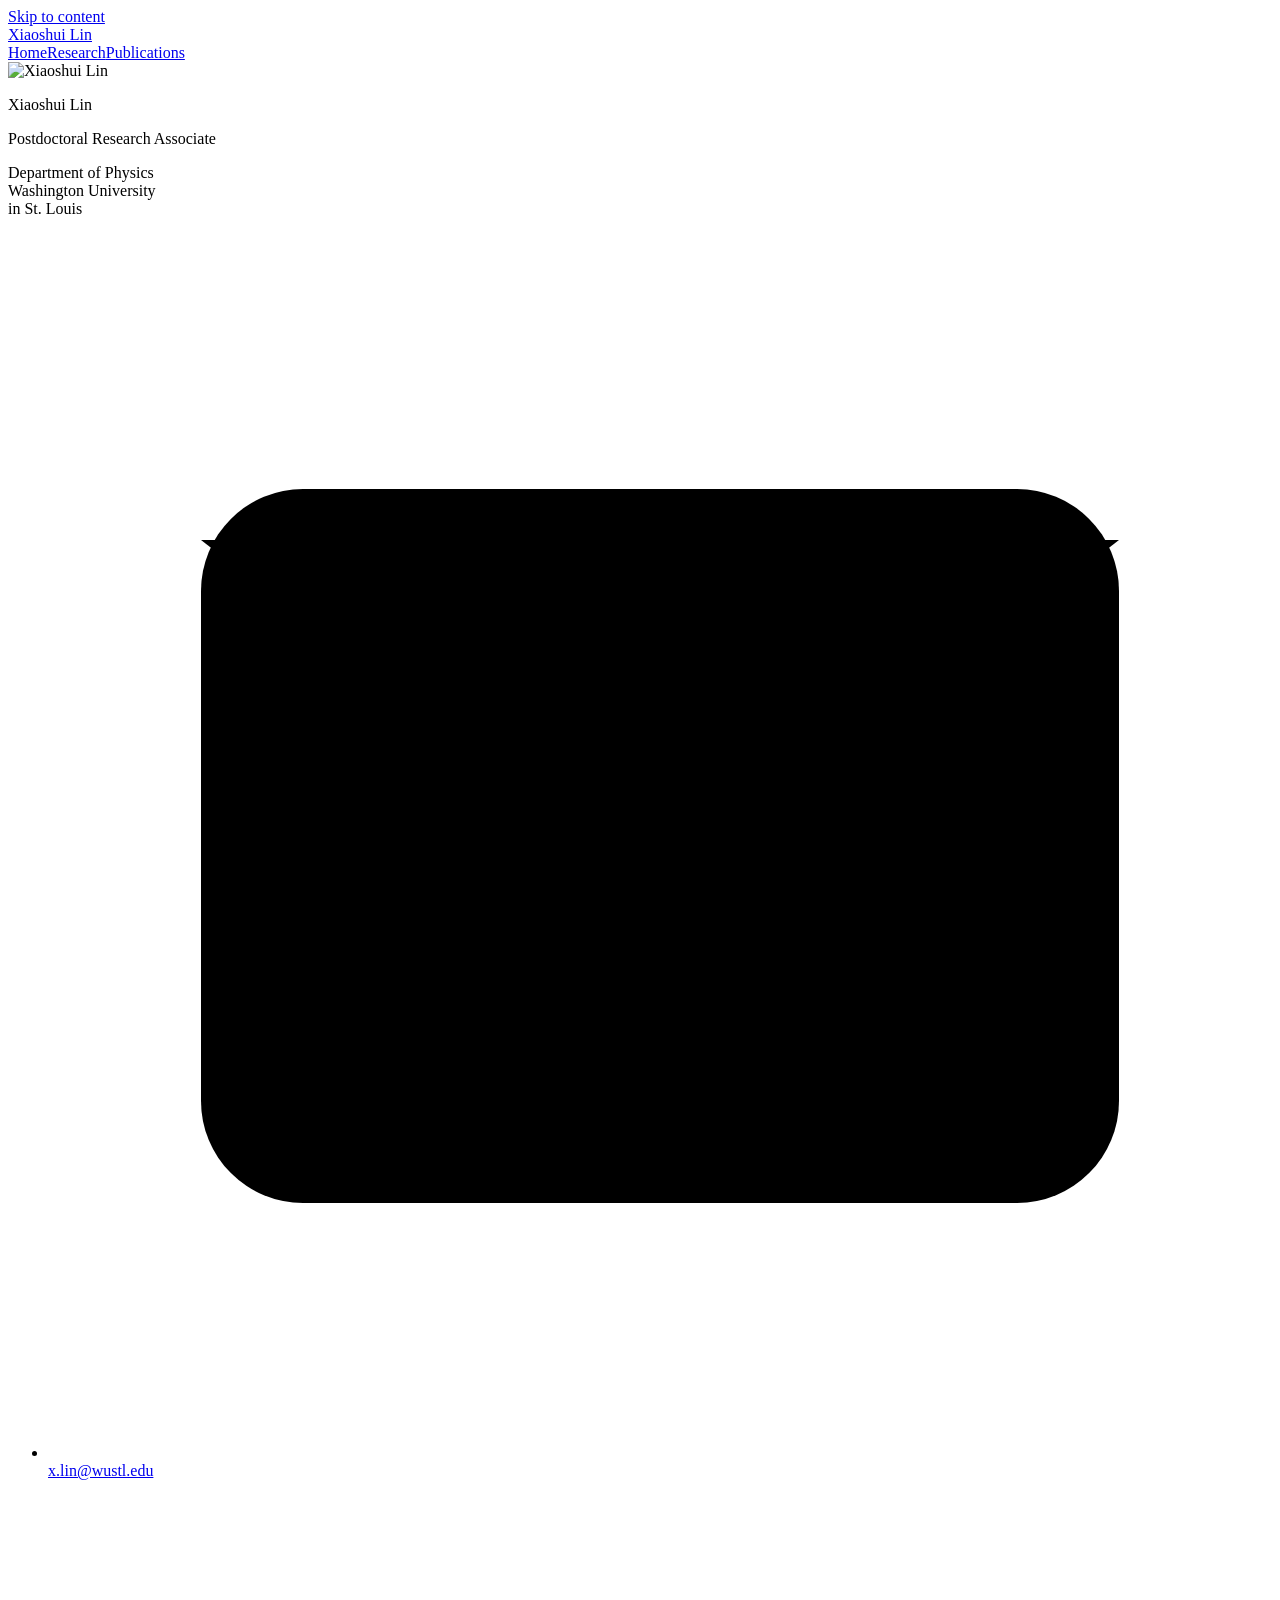
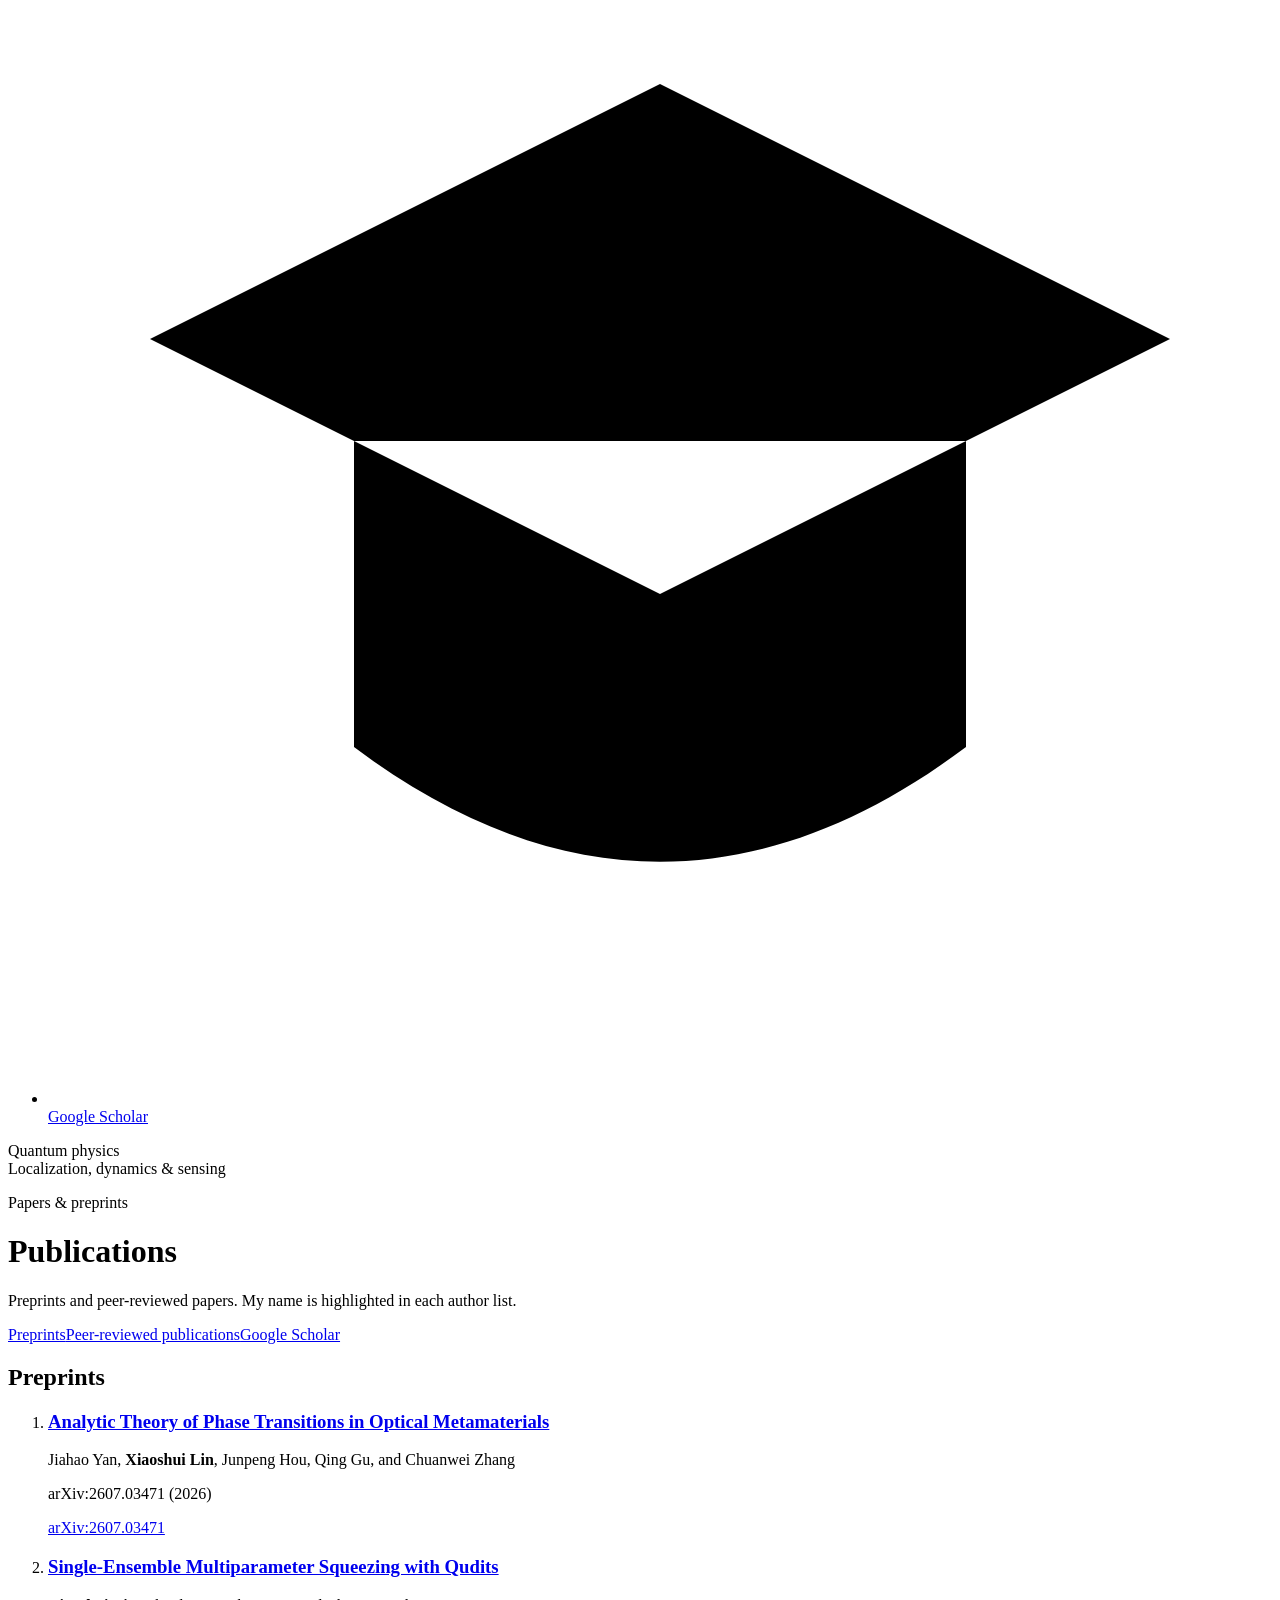
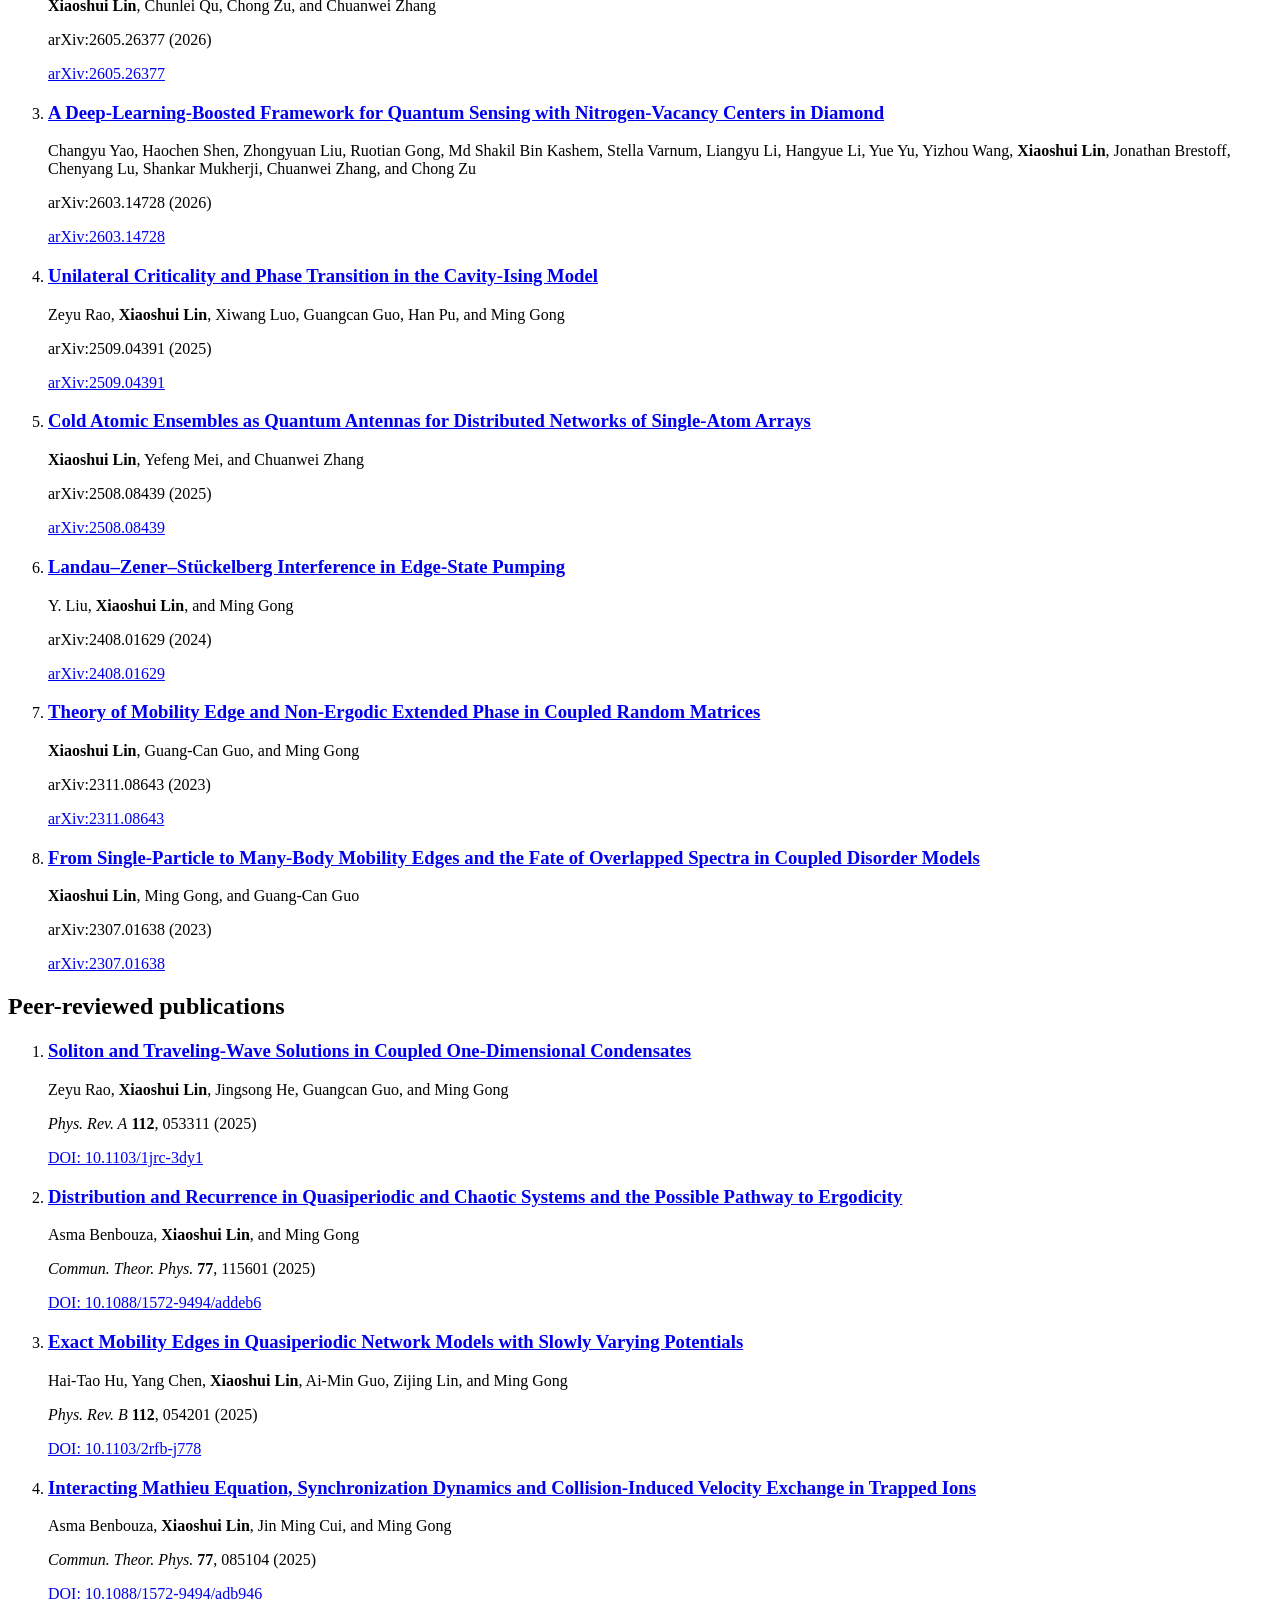
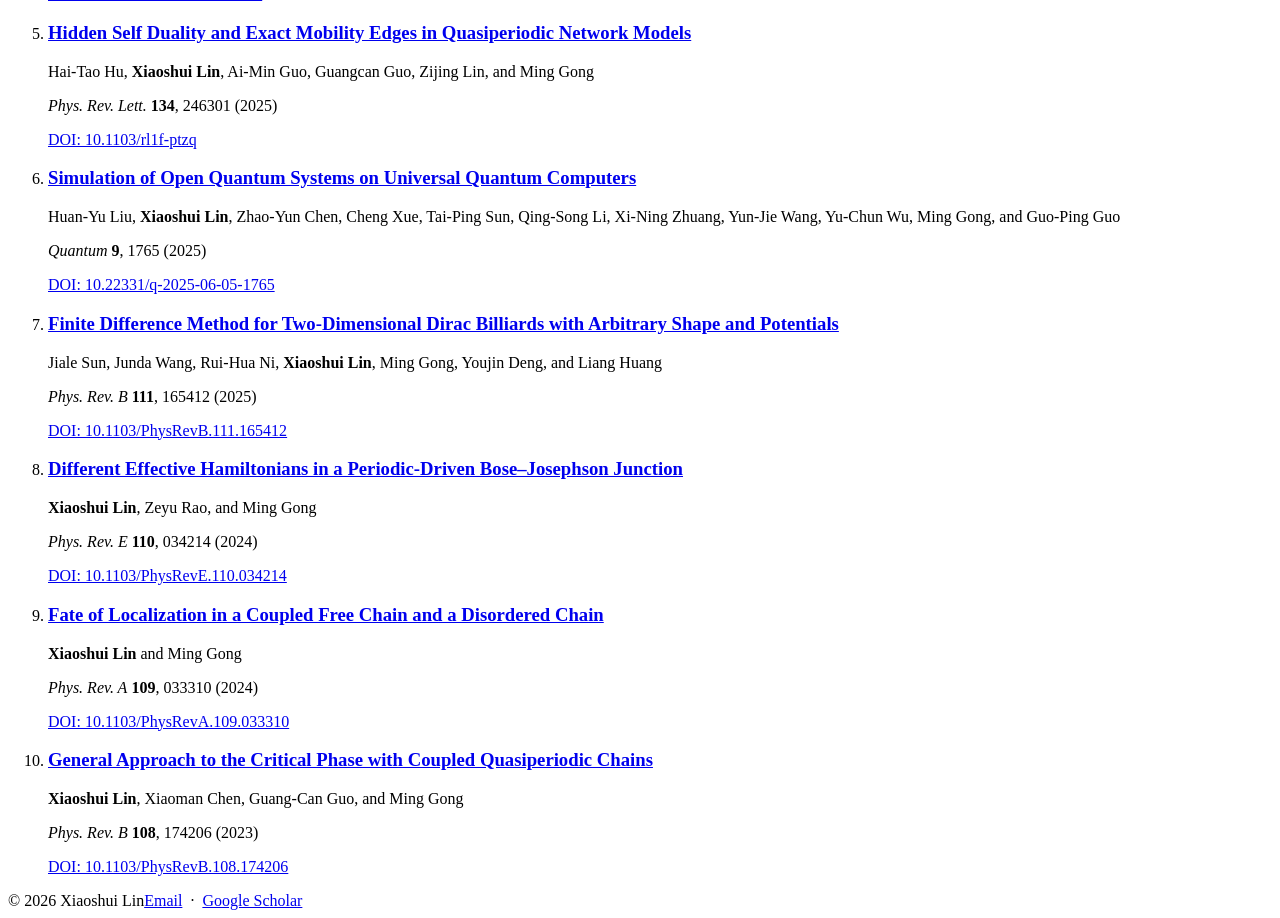
==== publications.html @ 6d3c6d20 "Publish English academic website" ====
<!DOCTYPE html>
<html lang="en">
<head>
  <meta charset="utf-8">
  <meta name="viewport" content="width=device-width, initial-scale=1">
  <title>Publications | Xiaoshui Lin</title>
  <meta name="description" content="Preprints and peer-reviewed publications by Xiaoshui Lin, with complete author lists, journal references, and DOI or arXiv links.">
  <meta name="author" content="Xiaoshui Lin">
  <meta name="theme-color" content="#205778">
  <meta property="og:title" content="Publications | Xiaoshui Lin">
  <meta property="og:description" content="Preprints and peer-reviewed publications by Xiaoshui Lin, with complete author lists, journal references, and DOI or arXiv links.">
  <meta property="og:type" content="website">
  <link rel="icon" type="image/svg+xml" href="data:image/svg+xml,%3Csvg xmlns='http://www.w3.org/2000/svg' viewBox='0 0 64 64'%3E%3Crect width='64' height='64' rx='10' fill='%23205778'/%3E%3Ctext x='32' y='44' text-anchor='middle' font-family='Georgia,serif' font-size='34' fill='white'%3EXL%3C/text%3E%3C/svg%3E">
  <link rel="stylesheet" href="assets/styles.css">
</head>
<body>
<a class="skip-link" href="#main">Skip to content</a>
<header class="site-header">
  <div class="header-inner">
    <a class="site-name" href="index.html">Xiaoshui Lin</a>
    <nav class="primary-nav" aria-label="Main navigation"><a href="index.html">Home</a><a href="research.html">Research</a><a href="publications.html" aria-current="page">Publications</a></nav>
  </div>
</header>
<div class="page-layout">
  <aside class="profile" aria-label="About Xiaoshui Lin">
    <img class="portrait" src="assets/portrait.png" alt="Xiaoshui Lin" width="184" height="184">
    <p class="profile-name">Xiaoshui Lin</p>
    <p class="profile-role">Postdoctoral Research Associate</p>
    <p class="profile-affiliation">Department of Physics<br>Washington University<br>in St. Louis</p>
    <ul class="profile-links">
      <li><a href="mailto:x.lin@wustl.edu"><svg viewBox="0 0 24 24" aria-hidden="true"><rect x="3" y="5" width="18" height="14" rx="2"/><path d="m3 6 9 7 9-7"/></svg>x.lin@wustl.edu</a></li>
      <li><a href="https://scholar.google.com/citations?user=W6BlSQ0AAAAJ&amp;hl=en"><svg viewBox="0 0 24 24" aria-hidden="true"><path d="m2 9 10-5 10 5-10 5-10-5Zm4 2v6c4 3 8 3 12 0v-6M22 9v8"/></svg>Google Scholar</a></li>
    </ul>
    <p class="profile-note">Quantum physics<br>Localization, dynamics &amp; sensing</p>
  </aside>
  <main id="main" class="main-content">
    <p class="eyebrow">Papers & preprints</p>
    <h1>Publications</h1>
    <p class="section-intro">Preprints and peer-reviewed papers. My name is highlighted in each author list.</p>
<nav class="page-links" aria-label="Publication sections"><a href="#preprints">Preprints</a><a href="#peer-reviewed">Peer-reviewed publications</a><a href="https://scholar.google.com/citations?user=W6BlSQ0AAAAJ&amp;hl=en">Google Scholar</a></nav>
<section aria-labelledby="preprints"><h2 id="preprints">Preprints</h2><ol class="publication-list">
<li class="publication" id="arxiv-2607.03471">
  <h3><a href="https://arxiv.org/abs/2607.03471">Analytic Theory of Phase Transitions in Optical Metamaterials</a></h3>
  <p class="authors">Jiahao Yan, <strong>Xiaoshui Lin</strong>, Junpeng Hou, Qing Gu, and Chuanwei Zhang</p>
  <p class="venue">arXiv:2607.03471 (2026)</p>
  <a class="paper-link" href="https://arxiv.org/abs/2607.03471">arXiv:2607.03471</a>
</li>
<li class="publication" id="arxiv-2605.26377">
  <h3><a href="https://arxiv.org/abs/2605.26377">Single-Ensemble Multiparameter Squeezing with Qudits</a></h3>
  <p class="authors"><strong>Xiaoshui Lin</strong>, Chunlei Qu, Chong Zu, and Chuanwei Zhang</p>
  <p class="venue">arXiv:2605.26377 (2026)</p>
  <a class="paper-link" href="https://arxiv.org/abs/2605.26377">arXiv:2605.26377</a>
</li>
<li class="publication" id="arxiv-2603.14728">
  <h3><a href="https://arxiv.org/abs/2603.14728">A Deep-Learning-Boosted Framework for Quantum Sensing with Nitrogen-Vacancy Centers in Diamond</a></h3>
  <p class="authors">Changyu Yao, Haochen Shen, Zhongyuan Liu, Ruotian Gong, Md Shakil Bin Kashem, Stella Varnum, Liangyu Li, Hangyue Li, Yue Yu, Yizhou Wang, <strong>Xiaoshui Lin</strong>, Jonathan Brestoff, Chenyang Lu, Shankar Mukherji, Chuanwei Zhang, and Chong Zu</p>
  <p class="venue">arXiv:2603.14728 (2026)</p>
  <a class="paper-link" href="https://arxiv.org/abs/2603.14728">arXiv:2603.14728</a>
</li>
<li class="publication" id="arxiv-2509.04391">
  <h3><a href="https://arxiv.org/abs/2509.04391">Unilateral Criticality and Phase Transition in the Cavity-Ising Model</a></h3>
  <p class="authors">Zeyu Rao, <strong>Xiaoshui Lin</strong>, Xiwang Luo, Guangcan Guo, Han Pu, and Ming Gong</p>
  <p class="venue">arXiv:2509.04391 (2025)</p>
  <a class="paper-link" href="https://arxiv.org/abs/2509.04391">arXiv:2509.04391</a>
</li>
<li class="publication" id="arxiv-2508.08439">
  <h3><a href="https://arxiv.org/abs/2508.08439">Cold Atomic Ensembles as Quantum Antennas for Distributed Networks of Single-Atom Arrays</a></h3>
  <p class="authors"><strong>Xiaoshui Lin</strong>, Yefeng Mei, and Chuanwei Zhang</p>
  <p class="venue">arXiv:2508.08439 (2025)</p>
  <a class="paper-link" href="https://arxiv.org/abs/2508.08439">arXiv:2508.08439</a>
</li>
<li class="publication" id="arxiv-2408.01629">
  <h3><a href="https://arxiv.org/abs/2408.01629">Landau–Zener–Stückelberg Interference in Edge-State Pumping</a></h3>
  <p class="authors">Y. Liu, <strong>Xiaoshui Lin</strong>, and Ming Gong</p>
  <p class="venue">arXiv:2408.01629 (2024)</p>
  <a class="paper-link" href="https://arxiv.org/abs/2408.01629">arXiv:2408.01629</a>
</li>
<li class="publication" id="arxiv-2311.08643">
  <h3><a href="https://arxiv.org/abs/2311.08643">Theory of Mobility Edge and Non-Ergodic Extended Phase in Coupled Random Matrices</a></h3>
  <p class="authors"><strong>Xiaoshui Lin</strong>, Guang-Can Guo, and Ming Gong</p>
  <p class="venue">arXiv:2311.08643 (2023)</p>
  <a class="paper-link" href="https://arxiv.org/abs/2311.08643">arXiv:2311.08643</a>
</li>
<li class="publication" id="arxiv-2307.01638">
  <h3><a href="https://arxiv.org/abs/2307.01638">From Single-Particle to Many-Body Mobility Edges and the Fate of Overlapped Spectra in Coupled Disorder Models</a></h3>
  <p class="authors"><strong>Xiaoshui Lin</strong>, Ming Gong, and Guang-Can Guo</p>
  <p class="venue">arXiv:2307.01638 (2023)</p>
  <a class="paper-link" href="https://arxiv.org/abs/2307.01638">arXiv:2307.01638</a>
</li>
</ol></section>
<section aria-labelledby="peer-reviewed"><h2 id="peer-reviewed">Peer-reviewed publications</h2><ol class="publication-list">
<li class="publication" id="doi-1jrc-3dy1">
  <h3><a href="https://doi.org/10.1103/1jrc-3dy1">Soliton and Traveling-Wave Solutions in Coupled One-Dimensional Condensates</a></h3>
  <p class="authors">Zeyu Rao, <strong>Xiaoshui Lin</strong>, Jingsong He, Guangcan Guo, and Ming Gong</p>
  <p class="venue"><i>Phys. Rev. A</i> <strong>112</strong>, 053311 (2025)</p>
  <a class="paper-link" href="https://doi.org/10.1103/1jrc-3dy1">DOI: 10.1103/1jrc-3dy1</a>
</li>
<li class="publication" id="doi-addeb6">
  <h3><a href="https://doi.org/10.1088/1572-9494/addeb6">Distribution and Recurrence in Quasiperiodic and Chaotic Systems and the Possible Pathway to Ergodicity</a></h3>
  <p class="authors">Asma Benbouza, <strong>Xiaoshui Lin</strong>, and Ming Gong</p>
  <p class="venue"><i>Commun. Theor. Phys.</i> <strong>77</strong>, 115601 (2025)</p>
  <a class="paper-link" href="https://doi.org/10.1088/1572-9494/addeb6">DOI: 10.1088/1572-9494/addeb6</a>
</li>
<li class="publication" id="doi-2rfb-j778">
  <h3><a href="https://doi.org/10.1103/2rfb-j778">Exact Mobility Edges in Quasiperiodic Network Models with Slowly Varying Potentials</a></h3>
  <p class="authors">Hai-Tao Hu, Yang Chen, <strong>Xiaoshui Lin</strong>, Ai-Min Guo, Zijing Lin, and Ming Gong</p>
  <p class="venue"><i>Phys. Rev. B</i> <strong>112</strong>, 054201 (2025)</p>
  <a class="paper-link" href="https://doi.org/10.1103/2rfb-j778">DOI: 10.1103/2rfb-j778</a>
</li>
<li class="publication" id="doi-adb946">
  <h3><a href="https://doi.org/10.1088/1572-9494/adb946">Interacting Mathieu Equation, Synchronization Dynamics and Collision-Induced Velocity Exchange in Trapped Ions</a></h3>
  <p class="authors">Asma Benbouza, <strong>Xiaoshui Lin</strong>, Jin Ming Cui, and Ming Gong</p>
  <p class="venue"><i>Commun. Theor. Phys.</i> <strong>77</strong>, 085104 (2025)</p>
  <a class="paper-link" href="https://doi.org/10.1088/1572-9494/adb946">DOI: 10.1088/1572-9494/adb946</a>
</li>
<li class="publication" id="doi-rl1f-ptzq">
  <h3><a href="https://doi.org/10.1103/rl1f-ptzq">Hidden Self Duality and Exact Mobility Edges in Quasiperiodic Network Models</a></h3>
  <p class="authors">Hai-Tao Hu, <strong>Xiaoshui Lin</strong>, Ai-Min Guo, Guangcan Guo, Zijing Lin, and Ming Gong</p>
  <p class="venue"><i>Phys. Rev. Lett.</i> <strong>134</strong>, 246301 (2025)</p>
  <a class="paper-link" href="https://doi.org/10.1103/rl1f-ptzq">DOI: 10.1103/rl1f-ptzq</a>
</li>
<li class="publication" id="doi-q-2025-06-05-1765">
  <h3><a href="https://doi.org/10.22331/q-2025-06-05-1765">Simulation of Open Quantum Systems on Universal Quantum Computers</a></h3>
  <p class="authors">Huan-Yu Liu, <strong>Xiaoshui Lin</strong>, Zhao-Yun Chen, Cheng Xue, Tai-Ping Sun, Qing-Song Li, Xi-Ning Zhuang, Yun-Jie Wang, Yu-Chun Wu, Ming Gong, and Guo-Ping Guo</p>
  <p class="venue"><i>Quantum</i> <strong>9</strong>, 1765 (2025)</p>
  <a class="paper-link" href="https://doi.org/10.22331/q-2025-06-05-1765">DOI: 10.22331/q-2025-06-05-1765</a>
</li>
<li class="publication" id="doi-PhysRevB.111.165412">
  <h3><a href="https://doi.org/10.1103/PhysRevB.111.165412">Finite Difference Method for Two-Dimensional Dirac Billiards with Arbitrary Shape and Potentials</a></h3>
  <p class="authors">Jiale Sun, Junda Wang, Rui-Hua Ni, <strong>Xiaoshui Lin</strong>, Ming Gong, Youjin Deng, and Liang Huang</p>
  <p class="venue"><i>Phys. Rev. B</i> <strong>111</strong>, 165412 (2025)</p>
  <a class="paper-link" href="https://doi.org/10.1103/PhysRevB.111.165412">DOI: 10.1103/PhysRevB.111.165412</a>
</li>
<li class="publication" id="doi-PhysRevE.110.034214">
  <h3><a href="https://doi.org/10.1103/PhysRevE.110.034214">Different Effective Hamiltonians in a Periodic-Driven Bose–Josephson Junction</a></h3>
  <p class="authors"><strong>Xiaoshui Lin</strong>, Zeyu Rao, and Ming Gong</p>
  <p class="venue"><i>Phys. Rev. E</i> <strong>110</strong>, 034214 (2024)</p>
  <a class="paper-link" href="https://doi.org/10.1103/PhysRevE.110.034214">DOI: 10.1103/PhysRevE.110.034214</a>
</li>
<li class="publication" id="doi-PhysRevA.109.033310">
  <h3><a href="https://doi.org/10.1103/PhysRevA.109.033310">Fate of Localization in a Coupled Free Chain and a Disordered Chain</a></h3>
  <p class="authors"><strong>Xiaoshui Lin</strong> and Ming Gong</p>
  <p class="venue"><i>Phys. Rev. A</i> <strong>109</strong>, 033310 (2024)</p>
  <a class="paper-link" href="https://doi.org/10.1103/PhysRevA.109.033310">DOI: 10.1103/PhysRevA.109.033310</a>
</li>
<li class="publication" id="doi-PhysRevB.108.174206">
  <h3><a href="https://doi.org/10.1103/PhysRevB.108.174206">General Approach to the Critical Phase with Coupled Quasiperiodic Chains</a></h3>
  <p class="authors"><strong>Xiaoshui Lin</strong>, Xiaoman Chen, Guang-Can Guo, and Ming Gong</p>
  <p class="venue"><i>Phys. Rev. B</i> <strong>108</strong>, 174206 (2023)</p>
  <a class="paper-link" href="https://doi.org/10.1103/PhysRevB.108.174206">DOI: 10.1103/PhysRevB.108.174206</a>
</li>
</ol></section>

  </main>
</div>
<footer class="site-footer"><div class="footer-inner"><span>© 2026 Xiaoshui Lin</span><span><a href="mailto:x.lin@wustl.edu">Email</a> &nbsp;·&nbsp; <a href="https://scholar.google.com/citations?user=W6BlSQ0AAAAJ&amp;hl=en">Google Scholar</a></span></div></footer>
</body>
</html>
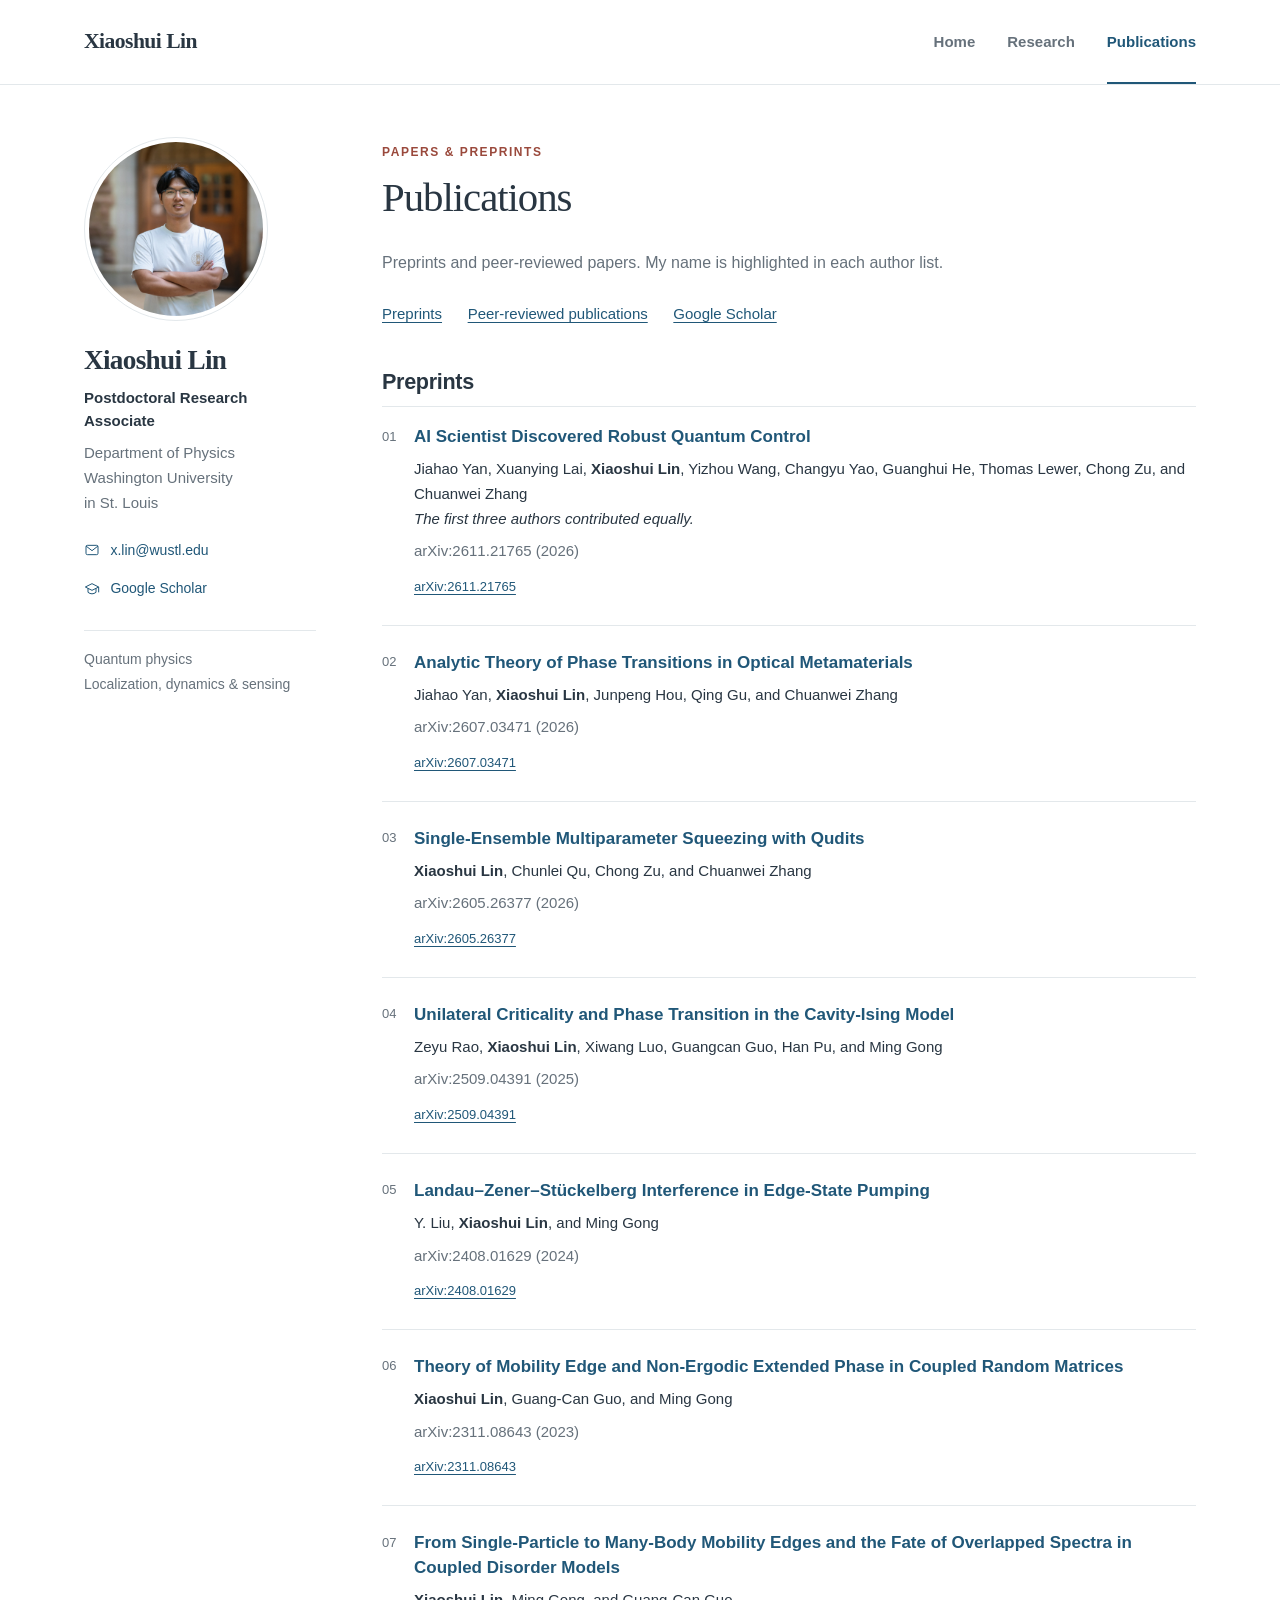
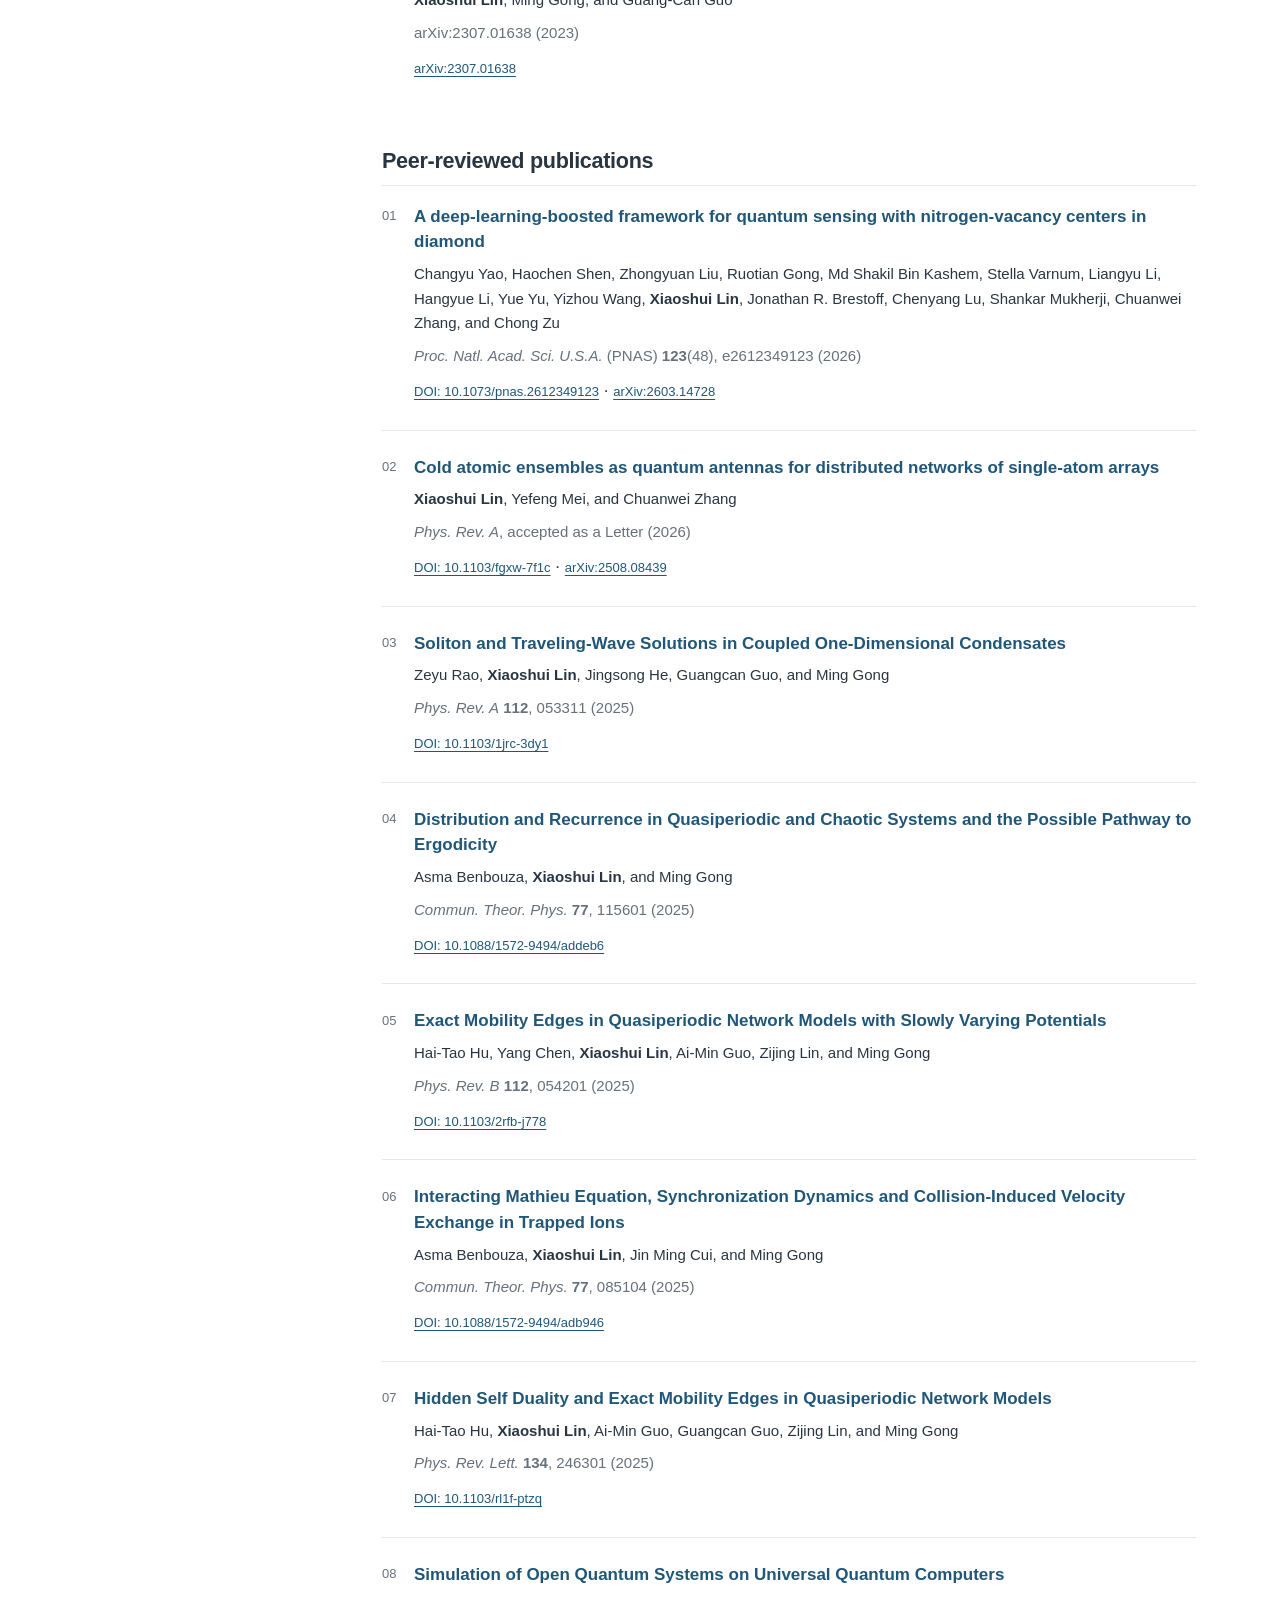
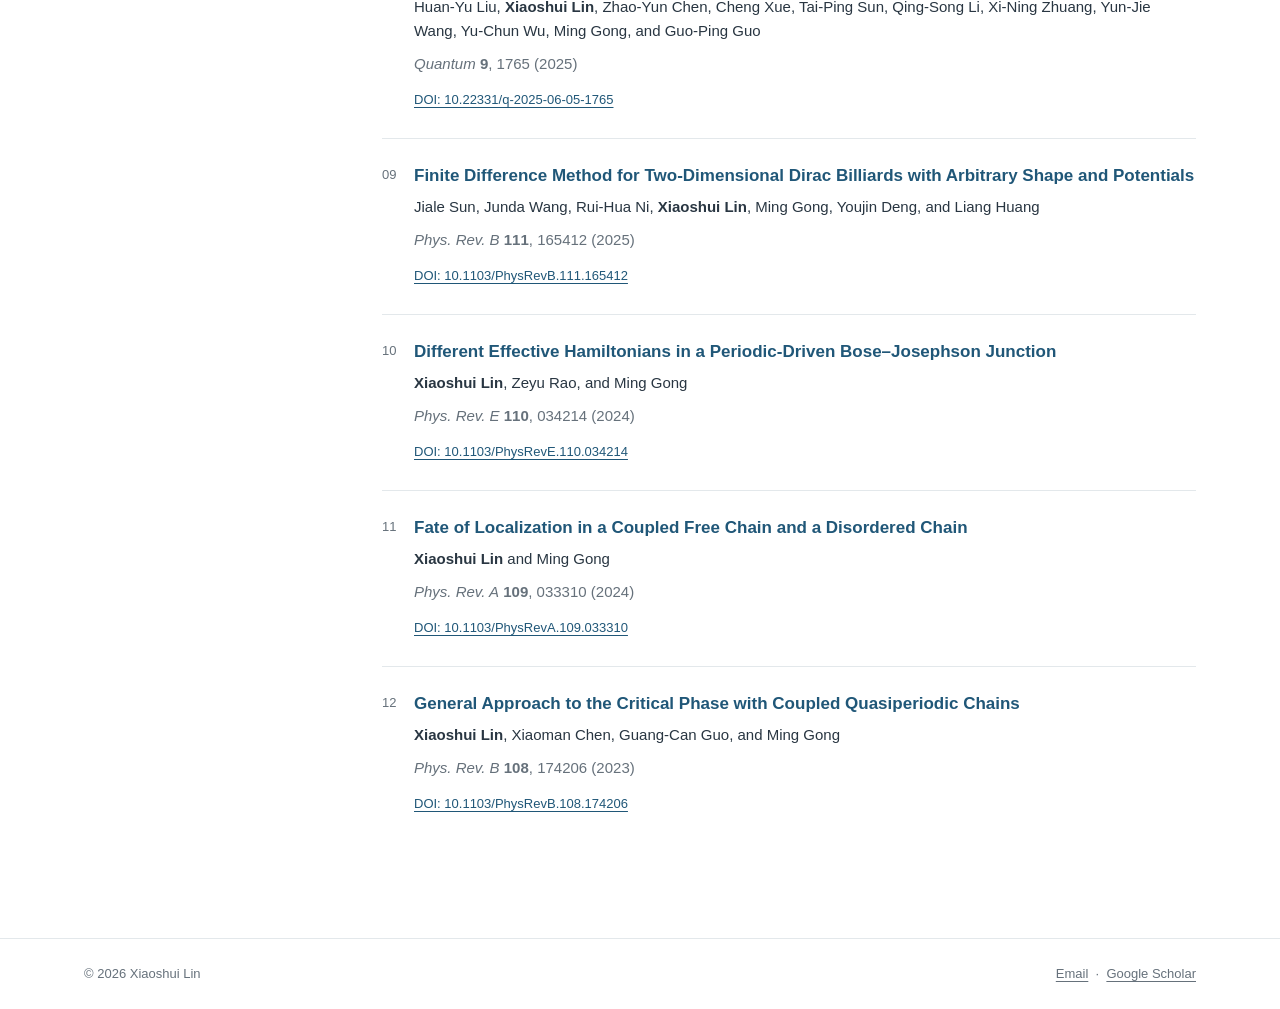
==== commit c158616b: "Update PNAS and PRA records and add quantum control preprint" ====
--- a/publications.html
+++ b/publications.html
@@ -39,6 +39,12 @@
     <p class="section-intro">Preprints and peer-reviewed papers. My name is highlighted in each author list.</p>
 <nav class="page-links" aria-label="Publication sections"><a href="#preprints">Preprints</a><a href="#peer-reviewed">Peer-reviewed publications</a><a href="https://scholar.google.com/citations?user=W6BlSQ0AAAAJ&amp;hl=en">Google Scholar</a></nav>
 <section aria-labelledby="preprints"><h2 id="preprints">Preprints</h2><ol class="publication-list">
+<li class="publication" id="arxiv-2611.21765">
+  <h3><a href="https://arxiv.org/abs/2611.21765">AI Scientist Discovered Robust Quantum Control</a></h3>
+  <p class="authors">Jiahao Yan, Xuanying Lai, <strong>Xiaoshui Lin</strong>, Yizhou Wang, Changyu Yao, Guanghui He, Thomas Lewer, Chong Zu, and Chuanwei Zhang<br><em>The first three authors contributed equally.</em></p>
+  <p class="venue">arXiv:2611.21765 (2026)</p>
+  <a class="paper-link" href="https://arxiv.org/abs/2611.21765">arXiv:2611.21765</a>
+</li>
 <li class="publication" id="arxiv-2607.03471">
   <h3><a href="https://arxiv.org/abs/2607.03471">Analytic Theory of Phase Transitions in Optical Metamaterials</a></h3>
   <p class="authors">Jiahao Yan, <strong>Xiaoshui Lin</strong>, Junpeng Hou, Qing Gu, and Chuanwei Zhang</p>
@@ -51,23 +57,11 @@
   <p class="venue">arXiv:2605.26377 (2026)</p>
   <a class="paper-link" href="https://arxiv.org/abs/2605.26377">arXiv:2605.26377</a>
 </li>
-<li class="publication" id="arxiv-2603.14728">
-  <h3><a href="https://arxiv.org/abs/2603.14728">A Deep-Learning-Boosted Framework for Quantum Sensing with Nitrogen-Vacancy Centers in Diamond</a></h3>
-  <p class="authors">Changyu Yao, Haochen Shen, Zhongyuan Liu, Ruotian Gong, Md Shakil Bin Kashem, Stella Varnum, Liangyu Li, Hangyue Li, Yue Yu, Yizhou Wang, <strong>Xiaoshui Lin</strong>, Jonathan Brestoff, Chenyang Lu, Shankar Mukherji, Chuanwei Zhang, and Chong Zu</p>
-  <p class="venue">arXiv:2603.14728 (2026)</p>
-  <a class="paper-link" href="https://arxiv.org/abs/2603.14728">arXiv:2603.14728</a>
-</li>
 <li class="publication" id="arxiv-2509.04391">
   <h3><a href="https://arxiv.org/abs/2509.04391">Unilateral Criticality and Phase Transition in the Cavity-Ising Model</a></h3>
   <p class="authors">Zeyu Rao, <strong>Xiaoshui Lin</strong>, Xiwang Luo, Guangcan Guo, Han Pu, and Ming Gong</p>
   <p class="venue">arXiv:2509.04391 (2025)</p>
   <a class="paper-link" href="https://arxiv.org/abs/2509.04391">arXiv:2509.04391</a>
-</li>
-<li class="publication" id="arxiv-2508.08439">
-  <h3><a href="https://arxiv.org/abs/2508.08439">Cold Atomic Ensembles as Quantum Antennas for Distributed Networks of Single-Atom Arrays</a></h3>
-  <p class="authors"><strong>Xiaoshui Lin</strong>, Yefeng Mei, and Chuanwei Zhang</p>
-  <p class="venue">arXiv:2508.08439 (2025)</p>
-  <a class="paper-link" href="https://arxiv.org/abs/2508.08439">arXiv:2508.08439</a>
 </li>
 <li class="publication" id="arxiv-2408.01629">
   <h3><a href="https://arxiv.org/abs/2408.01629">Landau–Zener–Stückelberg Interference in Edge-State Pumping</a></h3>
@@ -89,6 +83,18 @@
 </li>
 </ol></section>
 <section aria-labelledby="peer-reviewed"><h2 id="peer-reviewed">Peer-reviewed publications</h2><ol class="publication-list">
+<li class="publication" id="arxiv-2603.14728">
+  <h3><a href="https://doi.org/10.1073/pnas.2612349123">A deep-learning-boosted framework for quantum sensing with nitrogen-vacancy centers in diamond</a></h3>
+  <p class="authors">Changyu Yao, Haochen Shen, Zhongyuan Liu, Ruotian Gong, Md Shakil Bin Kashem, Stella Varnum, Liangyu Li, Hangyue Li, Yue Yu, Yizhou Wang, <strong>Xiaoshui Lin</strong>, Jonathan R. Brestoff, Chenyang Lu, Shankar Mukherji, Chuanwei Zhang, and Chong Zu</p>
+  <p class="venue"><i>Proc. Natl. Acad. Sci. U.S.A.</i> (PNAS) <strong>123</strong>(48), e2612349123 (2026)</p>
+  <a class="paper-link" href="https://doi.org/10.1073/pnas.2612349123">DOI: 10.1073/pnas.2612349123</a> · <a class="paper-link" href="https://arxiv.org/abs/2603.14728">arXiv:2603.14728</a>
+</li>
+<li class="publication" id="arxiv-2508.08439">
+  <h3><a href="https://doi.org/10.1103/fgxw-7f1c">Cold atomic ensembles as quantum antennas for distributed networks of single-atom arrays</a></h3>
+  <p class="authors"><strong>Xiaoshui Lin</strong>, Yefeng Mei, and Chuanwei Zhang</p>
+  <p class="venue"><i>Phys. Rev. A</i>, accepted as a Letter (2026)</p>
+  <a class="paper-link" href="https://doi.org/10.1103/fgxw-7f1c">DOI: 10.1103/fgxw-7f1c</a> · <a class="paper-link" href="https://arxiv.org/abs/2508.08439">arXiv:2508.08439</a>
+</li>
 <li class="publication" id="doi-1jrc-3dy1">
   <h3><a href="https://doi.org/10.1103/1jrc-3dy1">Soliton and Traveling-Wave Solutions in Coupled One-Dimensional Condensates</a></h3>
   <p class="authors">Zeyu Rao, <strong>Xiaoshui Lin</strong>, Jingsong He, Guangcan Guo, and Ming Gong</p>
--- a/assets/styles.css
+++ b/assets/styles.css
@@ -0,0 +1,117 @@
+:root {
+  color-scheme: light;
+  --ink: #293642;
+  --muted: #66717b;
+  --blue: #205778;
+  --line: #e3e8eb;
+  --paper: #ffffff;
+  --wash: #f5f8fa;
+  --accent: #9a493c;
+}
+* { box-sizing: border-box; }
+html { scroll-behavior: smooth; scroll-padding-top: 2rem; }
+body { margin: 0; background: var(--paper); color: var(--ink); font: 1.0625rem/1.75 -apple-system, BlinkMacSystemFont, "Segoe UI", Arial, sans-serif; }
+a { color: var(--blue); text-decoration-thickness: 1px; text-underline-offset: .2em; }
+a:hover { color: var(--accent); }
+a:focus-visible { outline: 3px solid var(--blue); outline-offset: 5px; border-radius: 2px; }
+img { display: block; max-width: 100%; }
+h1, h2, h3, p { margin-top: 0; }
+h1 { font-family: Georgia, "Times New Roman", serif; font-size: clamp(2rem, 4vw, 2.55rem); font-weight: 500; line-height: 1.2; letter-spacing: -.025em; margin-bottom: 1.6rem; }
+h2 { font-size: 1.35rem; line-height: 1.35; font-weight: 650; letter-spacing: -.015em; margin: 2.5rem 0 1.1rem; padding-bottom: .6rem; border-bottom: 1px solid var(--line); }
+h3 { font-size: 1.1rem; line-height: 1.5; font-weight: 650; }
+p { margin-bottom: 1.2rem; }
+strong { font-weight: 650; }
+.skip-link { position: absolute; top: -6rem; left: 1rem; padding: .5rem 1rem; z-index: 10; background: white; }
+.skip-link:focus { top: .5rem; }
+.site-header { border-bottom: 1px solid var(--line); }
+.header-inner { max-width: 1176px; margin: auto; min-height: 84px; display: flex; align-items: center; justify-content: space-between; gap: 2rem; padding: 0 32px; }
+.site-name { font-family: Georgia, "Times New Roman", serif; color: var(--ink); text-decoration: none; font-weight: 600; font-size: 1.35rem; letter-spacing: -.025em; }
+.primary-nav { display: flex; align-items: stretch; gap: 2rem; }
+.primary-nav a { display: flex; align-items: center; min-height: 84px; border-bottom: 2px solid transparent; padding-top: 2px; font-size: .9375rem; color: var(--muted); font-weight: 550; text-decoration: none; }
+.primary-nav a:hover { color: var(--blue); }
+.primary-nav a[aria-current="page"] { color: var(--blue); border-bottom-color: var(--blue); }
+.page-layout { max-width: 1176px; margin: 0 auto; display: grid; grid-template-columns: 232px minmax(0, 1fr); gap: 66px; padding: 52px 32px 72px; }
+.profile { align-self: start; }
+.portrait { width: 184px; height: 184px; object-fit: cover; border-radius: 50%; margin-bottom: 1.45rem; border: 1px solid var(--line); padding: 4px; background: #fff; }
+.profile-name { font-family: Georgia, "Times New Roman", serif; font-size: 1.7rem; font-weight: 600; letter-spacing: -.025em; margin: 0 0 .65rem; line-height: 1.2; padding: 0; border: 0; }
+.profile-role { color: var(--ink); font-size: .9375rem; font-weight: 550; line-height: 1.5; margin-bottom: .55rem; }
+.profile-affiliation { color: var(--muted); font-size: .9375rem; line-height: 1.65; margin-bottom: 1.4rem; }
+.profile-links { list-style: none; padding: 0; margin: 0; display: grid; gap: .55rem; }
+.profile-links a { display: inline-flex; align-items: center; gap: .65rem; font-size: .875rem; text-decoration: none; }
+.profile-links svg { width: 16px; height: 16px; fill: none; stroke: currentColor; stroke-width: 1.5; flex-shrink: 0; }
+.profile-note { margin: 1.5rem 0 0; padding-top: 1rem; border-top: 1px solid var(--line); color: var(--muted); font-size: .875rem; }
+.main-content { min-width: 0; padding-top: 5px; }
+.eyebrow { color: var(--accent); font-size: .75rem; font-weight: 650; text-transform: uppercase; letter-spacing: .13em; margin-bottom: .7rem; }
+.intro { font-size: 1.125rem; line-height: 1.8; }
+.interests { padding-left: 1.15rem; margin: 0; }
+.interests li { padding-left: .3rem; margin-bottom: .45rem; }
+.interests li::marker { color: var(--blue); }
+.contact-block { font-size: 1rem; }
+.contact-block p { margin: 0 0 .35rem; }
+.section-intro { color: var(--muted); font-size: 1rem; }
+.page-links { display: flex; flex-wrap: wrap; gap: .5rem 1.6rem; margin: 1.5rem 0 2rem; font-size: .9375rem; }
+.button-link { display: inline-flex; align-items: center; justify-content: center; min-height: 44px; padding: .5rem 1rem; border: 1px solid var(--blue); font-size: .9375rem; text-decoration: none; border-radius: 3px; }
+.button-link:hover { background: var(--wash); }
+.research-topic { margin: 2.4rem 0; }
+.research-topic h2 { margin-top: 0; }
+.related { font-size: .9375rem; margin-top: 1rem; border-left: 2px solid var(--line); padding-left: 1rem; }
+.related p { margin-bottom: .5rem; }
+.related-label { color: var(--muted); font-size: .8125rem; font-weight: 650; letter-spacing: .03em; text-transform: uppercase; }
+.publication-list { margin: 0; padding: 0; list-style: none; counter-reset: papers; }
+.publication { counter-increment: papers; position: relative; padding: 0 0 1.5rem 2rem; margin-bottom: 1.5rem; border-bottom: 1px solid var(--line); }
+.publication:last-child { border-bottom: 0; }
+.publication::before { content: counter(papers, decimal-leading-zero); position: absolute; left: 0; top: .1rem; color: var(--muted); font-size: .8125rem; font-variant-numeric: tabular-nums; }
+.publication h3 { font-size: 1.0625rem; margin-bottom: .45rem; }
+.publication h3 a { color: var(--blue); text-decoration: none; }
+.publication h3 a:hover { text-decoration: underline; }
+.authors { font-size: .9375rem; line-height: 1.65; margin-bottom: .45rem; }
+.venue { font-size: .9375rem; color: var(--muted); margin-bottom: .4rem; }
+.paper-link { font-size: .8125rem; overflow-wrap: anywhere; }
+.cv-entry { position: relative; margin-bottom: 1.9rem; }
+.cv-entry h3 { margin-bottom: .3rem; padding-right: 7.5rem; }
+.cv-entry p { margin-bottom: .4rem; font-size: 1rem; }
+.cv-date { position: absolute; right: 0; top: .1rem; color: var(--muted); font-size: .875rem; }
+.cv-details { color: var(--muted); }
+.site-footer { border-top: 1px solid var(--line); color: var(--muted); font-size: .8125rem; }
+.footer-inner { max-width: 1176px; padding: 24px 32px; margin: auto; display: flex; flex-wrap: wrap; justify-content: space-between; gap: .5rem 2rem; }
+.site-footer a { color: var(--muted); }
+@media (min-width: 901px) { .profile { position: sticky; top: 32px; } }
+@media (max-width: 900px) {
+  .page-layout { grid-template-columns: 195px minmax(0, 1fr); gap: 32px; padding-left: 24px; padding-right: 24px; }
+  .header-inner { padding: 0 24px; }
+  .portrait { width: 160px; height: 160px; }
+  .primary-nav { gap: 1.5rem; }
+}
+@media (max-width: 650px) {
+  body { font-size: 1rem; }
+  .header-inner { display: block; padding: 18px 22px 0; }
+  .site-name { font-size: 1.25rem; }
+  .primary-nav { gap: 1.45rem; margin-top: .3rem; flex-wrap: wrap; }
+  .primary-nav a { min-height: 46px; font-size: .875rem; }
+  .page-layout { display: block; padding: 28px 22px 48px; }
+  .profile { display: grid; grid-template-columns: 100px minmax(0, 1fr); gap: 0 20px; margin-bottom: 2.25rem; padding-bottom: 1.65rem; border-bottom: 1px solid var(--line); }
+  .portrait { width: 100px; height: 100px; margin: 0; grid-row: 1 / 4; }
+  .profile-name { font-size: 1.45rem; margin: .15rem 0 .45rem; }
+  .profile-role, .profile-affiliation { font-size: .875rem; }
+  .profile-affiliation { margin-bottom: 0; }
+  .profile-links { grid-column: 1 / -1; display: flex; flex-wrap: wrap; gap: .3rem 1.2rem; margin-top: 1rem; }
+  .profile-links a { min-height: 32px; font-size: .8125rem; }
+  .profile-note { display: none; }
+  .main-content { padding-top: 0; }
+  h1 { font-size: 2rem; margin-bottom: 1.4rem; }
+  h2 { font-size: 1.25rem; margin-top: 2rem; }
+  .intro { font-size: 1.0625rem; }
+  .cv-date { position: static; display: block; margin-bottom: .4rem; }
+  .cv-entry h3 { padding-right: 0; }
+  .footer-inner { padding: 22px; }
+}
+@media (prefers-reduced-motion: reduce) { html { scroll-behavior: auto; } }
+@media print {
+  .site-header, .profile, .site-footer, .skip-link, .page-links { display: none; }
+  .page-layout { display: block; padding: 0; max-width: none; }
+  body { color: #000; font-size: 11pt; }
+  a { color: #000; }
+  h1 { font-size: 24pt; }
+  h2 { break-after: avoid; }
+  .publication, .cv-entry { break-inside: avoid; }
+}
